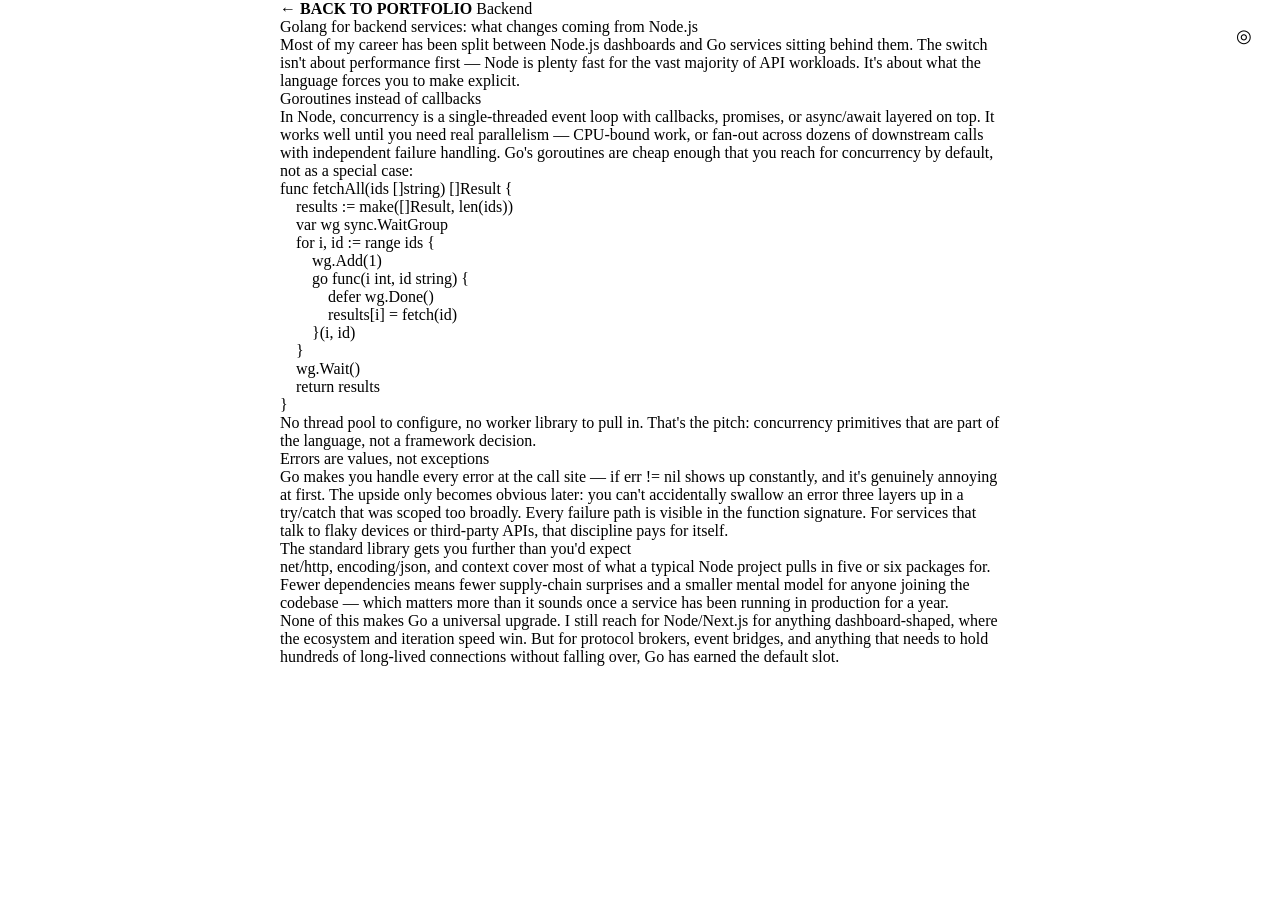
==== blogs/golang-for-backend-services.html @ feb92392 "first commit" ====
<!doctype html>
<html lang="en">
<head>
<meta charset="utf-8">
<meta name="viewport" content="width=device-width,initial-scale=1">
<title>Golang for backend services — Mohamed Achich</title>
<link rel="stylesheet" href="../../../styles.css">
<style>
  body{margin:0;background:var(--canvas-light);color:var(--text-body)}
  .wrap{max-width:720px;margin:0 auto;padding:var(--space-section) var(--space-xl)}
  .back{display:inline-flex;align-items:center;gap:var(--space-xs);color:var(--color-accent-violet-mid);text-decoration:none;font-size:var(--type-caption-size);font-weight:600;text-transform:uppercase;letter-spacing:var(--tracking-caps)}
  .tag{display:inline-block;margin:var(--space-xl) 0 0}
  .pill{display:inline-block;font-family:var(--font-ui);font-size:var(--type-caption-size);padding:var(--space-xs) var(--space-sm);border-radius:var(--radius-xs);background:var(--color-surface-canvas-light);border:1px solid var(--border-card);color:var(--color-ink-deep)}
  h1{font-family:var(--font-display);font-size:var(--type-display-large-size);font-weight:var(--type-display-large-weight);line-height:var(--type-display-large-lh);color:var(--text-heading);margin:var(--space-lg) 0 var(--space-xxl)}
  article p{font-size:var(--type-body-lg-size);font-weight:var(--type-body-lg-weight);line-height:var(--leading-marketing);margin:0 0 var(--space-xl)}
  article h2{font-family:var(--font-display);font-size:var(--type-heading-lg-size);font-weight:var(--type-heading-lg-weight);margin:var(--space-xxl) 0 var(--space-lg);color:var(--text-heading)}
  pre{background:var(--code-surface);color:var(--color-on-primary);font-family:var(--font-code);font-size:var(--type-code-size);line-height:var(--type-code-lh);padding:var(--space-lg);border-radius:var(--radius-md);overflow-x:auto;margin:0 0 var(--space-xl)}
  code{font-family:var(--font-code)}
</style>
</head>
<body>
<div class="wrap">
  <a class="back" href="../index.html#blogs">&larr; Back to portfolio</a>
  <div class="tag"><span class="pill">Backend</span></div>
  <h1>Golang for backend services: what changes coming from Node.js</h1>
  <article>
    <p>Most of my career has been split between Node.js dashboards and Go services sitting behind them. The switch isn't about performance first — Node is plenty fast for the vast majority of API workloads. It's about what the language forces you to make explicit.</p>

    <h2>Goroutines instead of callbacks</h2>
    <p>In Node, concurrency is a single-threaded event loop with callbacks, promises, or async/await layered on top. It works well until you need real parallelism — CPU-bound work, or fan-out across dozens of downstream calls with independent failure handling. Go's goroutines are cheap enough that you reach for concurrency by default, not as a special case:</p>
    <pre><code>func fetchAll(ids []string) []Result {
    results := make([]Result, len(ids))
    var wg sync.WaitGroup
    for i, id := range ids {
        wg.Add(1)
        go func(i int, id string) {
            defer wg.Done()
            results[i] = fetch(id)
        }(i, id)
    }
    wg.Wait()
    return results
}</code></pre>
    <p>No thread pool to configure, no worker library to pull in. That's the pitch: concurrency primitives that are part of the language, not a framework decision.</p>

    <h2>Errors are values, not exceptions</h2>
    <p>Go makes you handle every error at the call site — <code>if err != nil</code> shows up constantly, and it's genuinely annoying at first. The upside only becomes obvious later: you can't accidentally swallow an error three layers up in a try/catch that was scoped too broadly. Every failure path is visible in the function signature. For services that talk to flaky devices or third-party APIs, that discipline pays for itself.</p>

    <h2>The standard library gets you further than you'd expect</h2>
    <p><code>net/http</code>, <code>encoding/json</code>, and <code>context</code> cover most of what a typical Node project pulls in five or six packages for. Fewer dependencies means fewer supply-chain surprises and a smaller mental model for anyone joining the codebase — which matters more than it sounds once a service has been running in production for a year.</p>

    <p>None of this makes Go a universal upgrade. I still reach for Node/Next.js for anything dashboard-shaped, where the ecosystem and iteration speed win. But for protocol brokers, event bridges, and anything that needs to hold hundreds of long-lived connections without falling over, Go has earned the default slot.</p>
  </article>
</div>
<script src="../blog-language.js"></script>
</body>
</html>
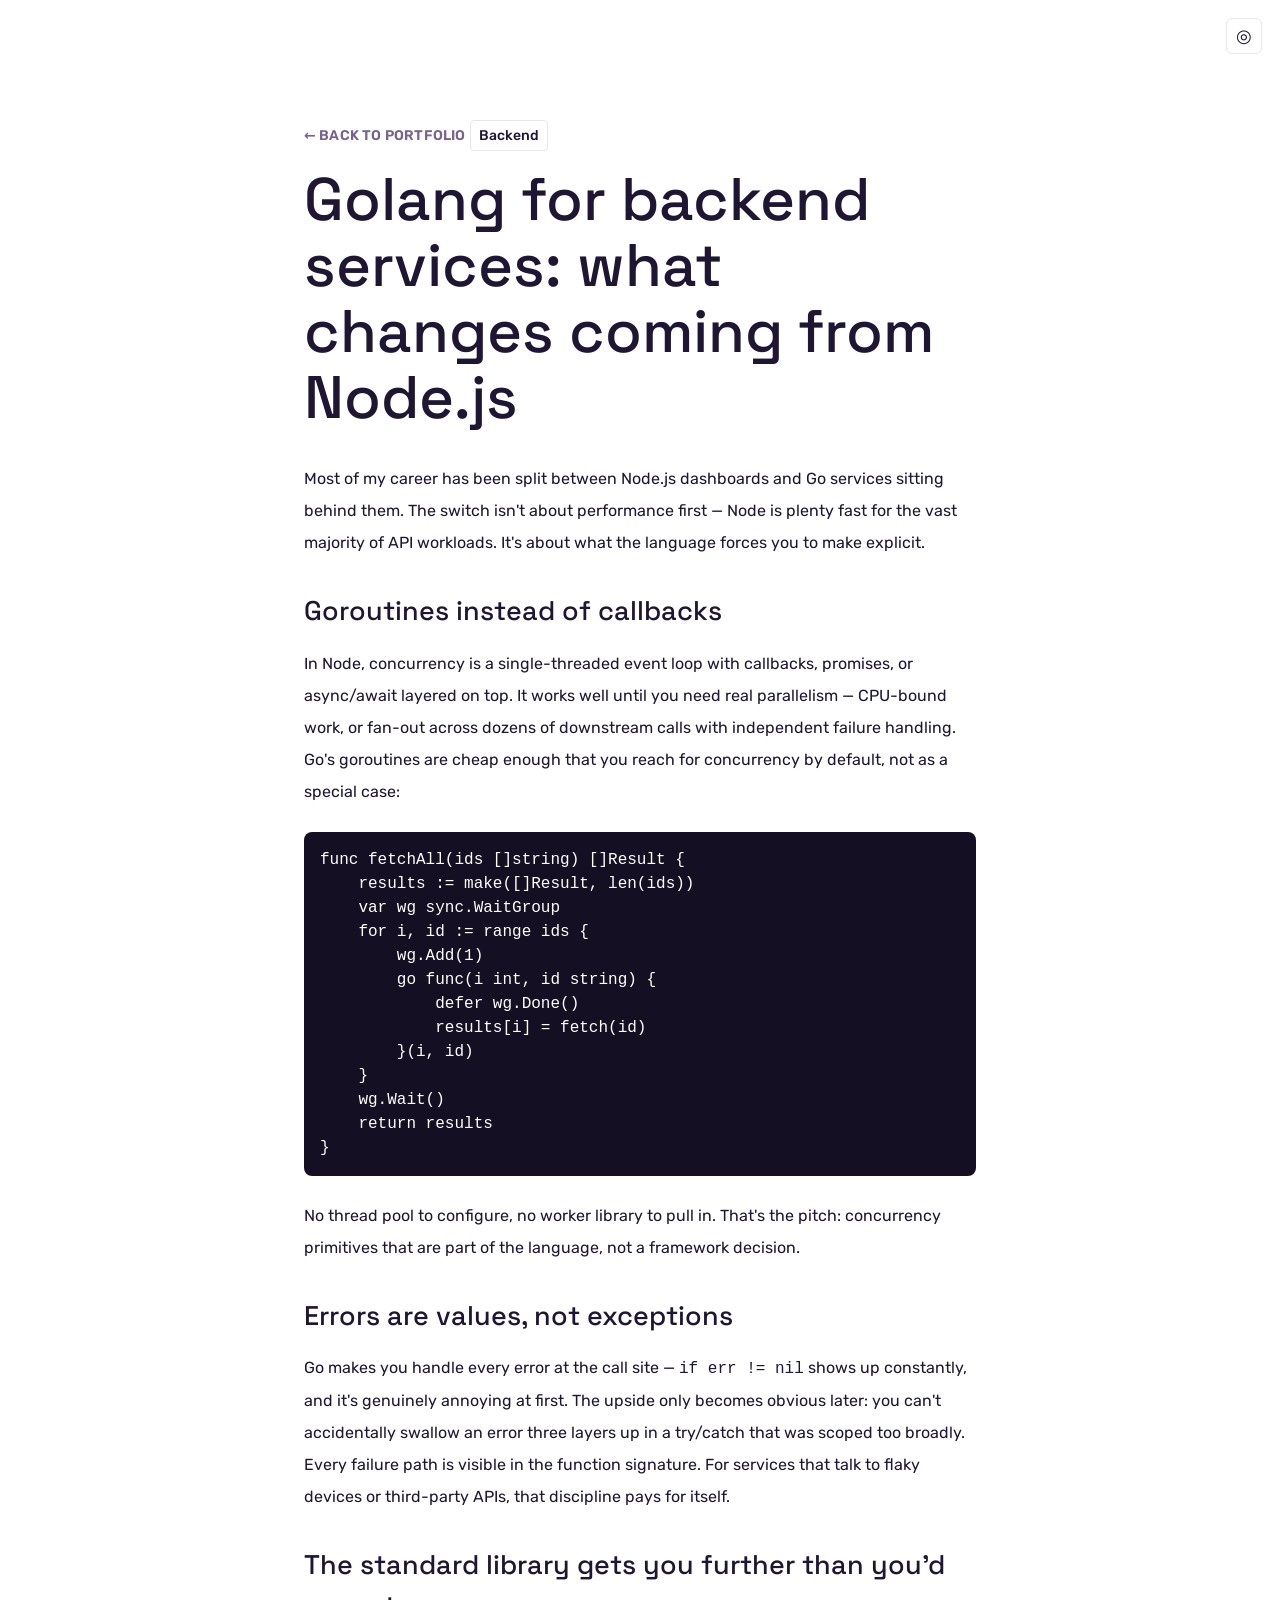
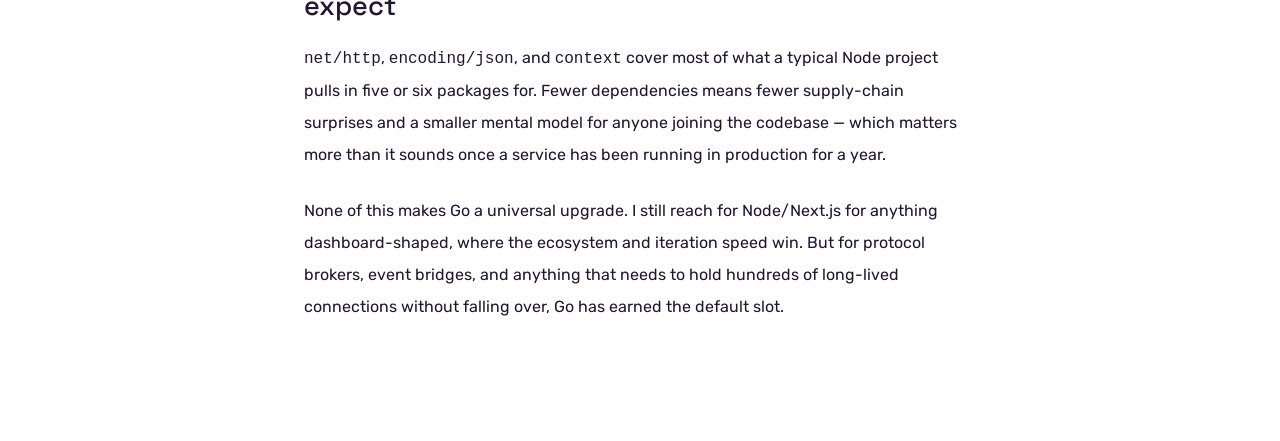
==== commit cf1eaf3f: "fix blog page stylesheet paths" ====
--- a/blogs/golang-for-backend-services.html
+++ b/blogs/golang-for-backend-services.html
@@ -4,7 +4,7 @@
 <meta charset="utf-8">
 <meta name="viewport" content="width=device-width,initial-scale=1">
 <title>Golang for backend services — Mohamed Achich</title>
-<link rel="stylesheet" href="../../../styles.css">
+<link rel="stylesheet" href="../styles.css">
 <style>
   body{margin:0;background:var(--canvas-light);color:var(--text-body)}
   .wrap{max-width:720px;margin:0 auto;padding:var(--space-section) var(--space-xl)}
--- a/styles.css
+++ b/styles.css
@@ -0,0 +1,8 @@
+@import url("tokens/fonts.css");
+@import url("tokens/colors.css");
+@import url("tokens/typography.css");
+@import url("tokens/spacing.css");
+@import url("tokens/radii.css");
+@import url("tokens/elevation.css");
+@import url("tokens/motion.css");
+@import url("tokens/base.css");
